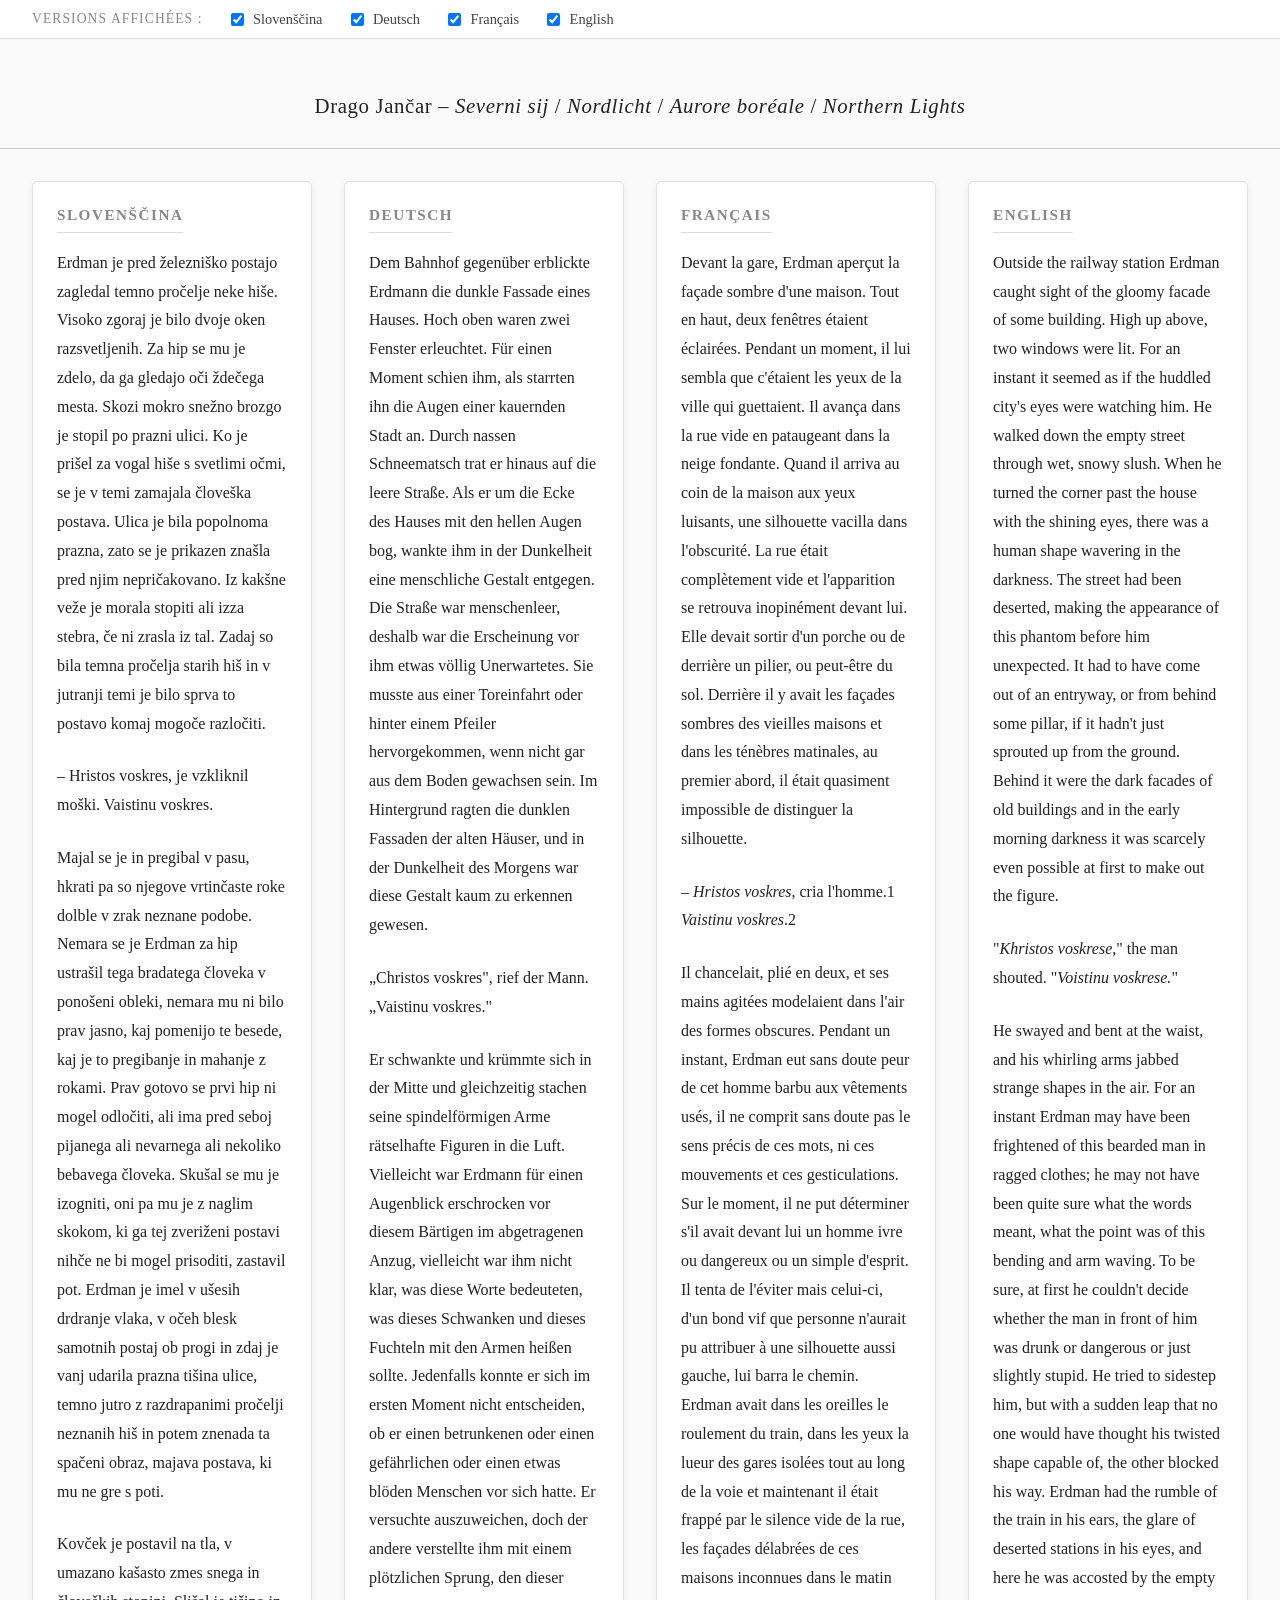
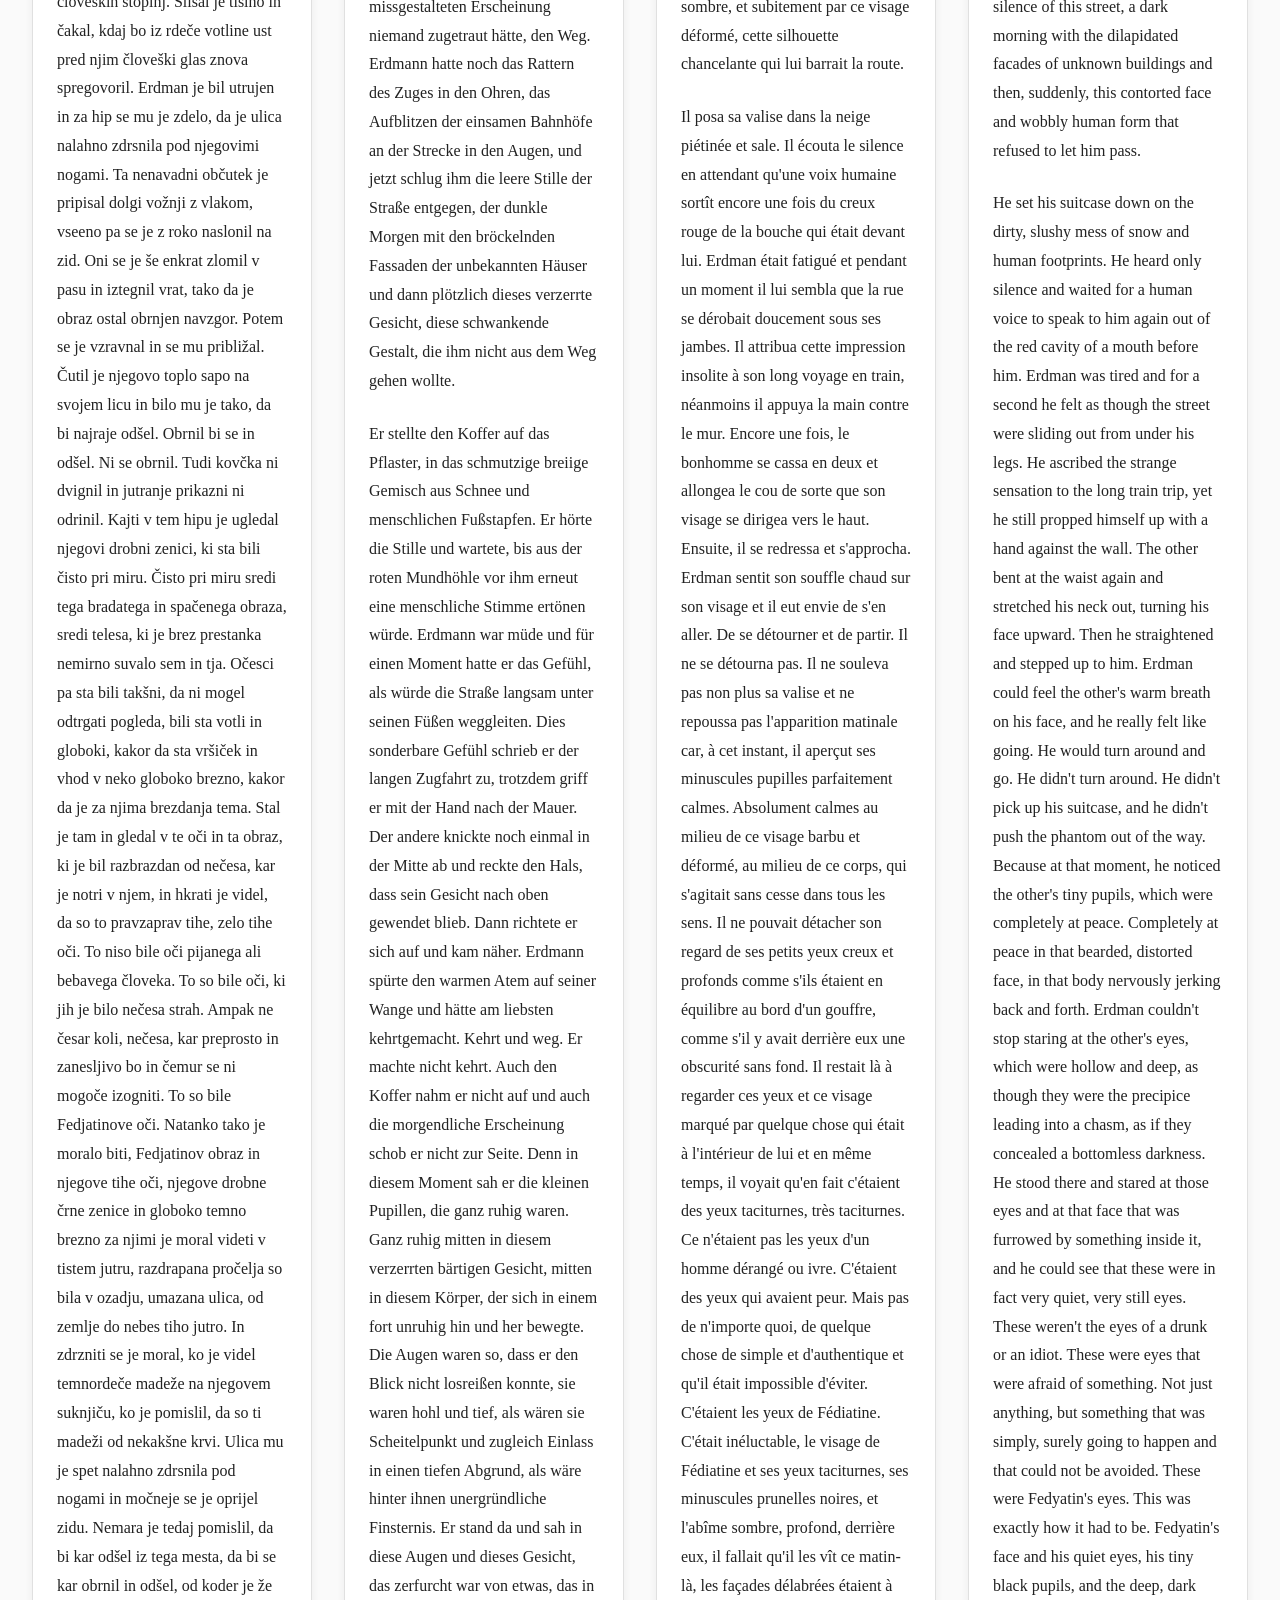
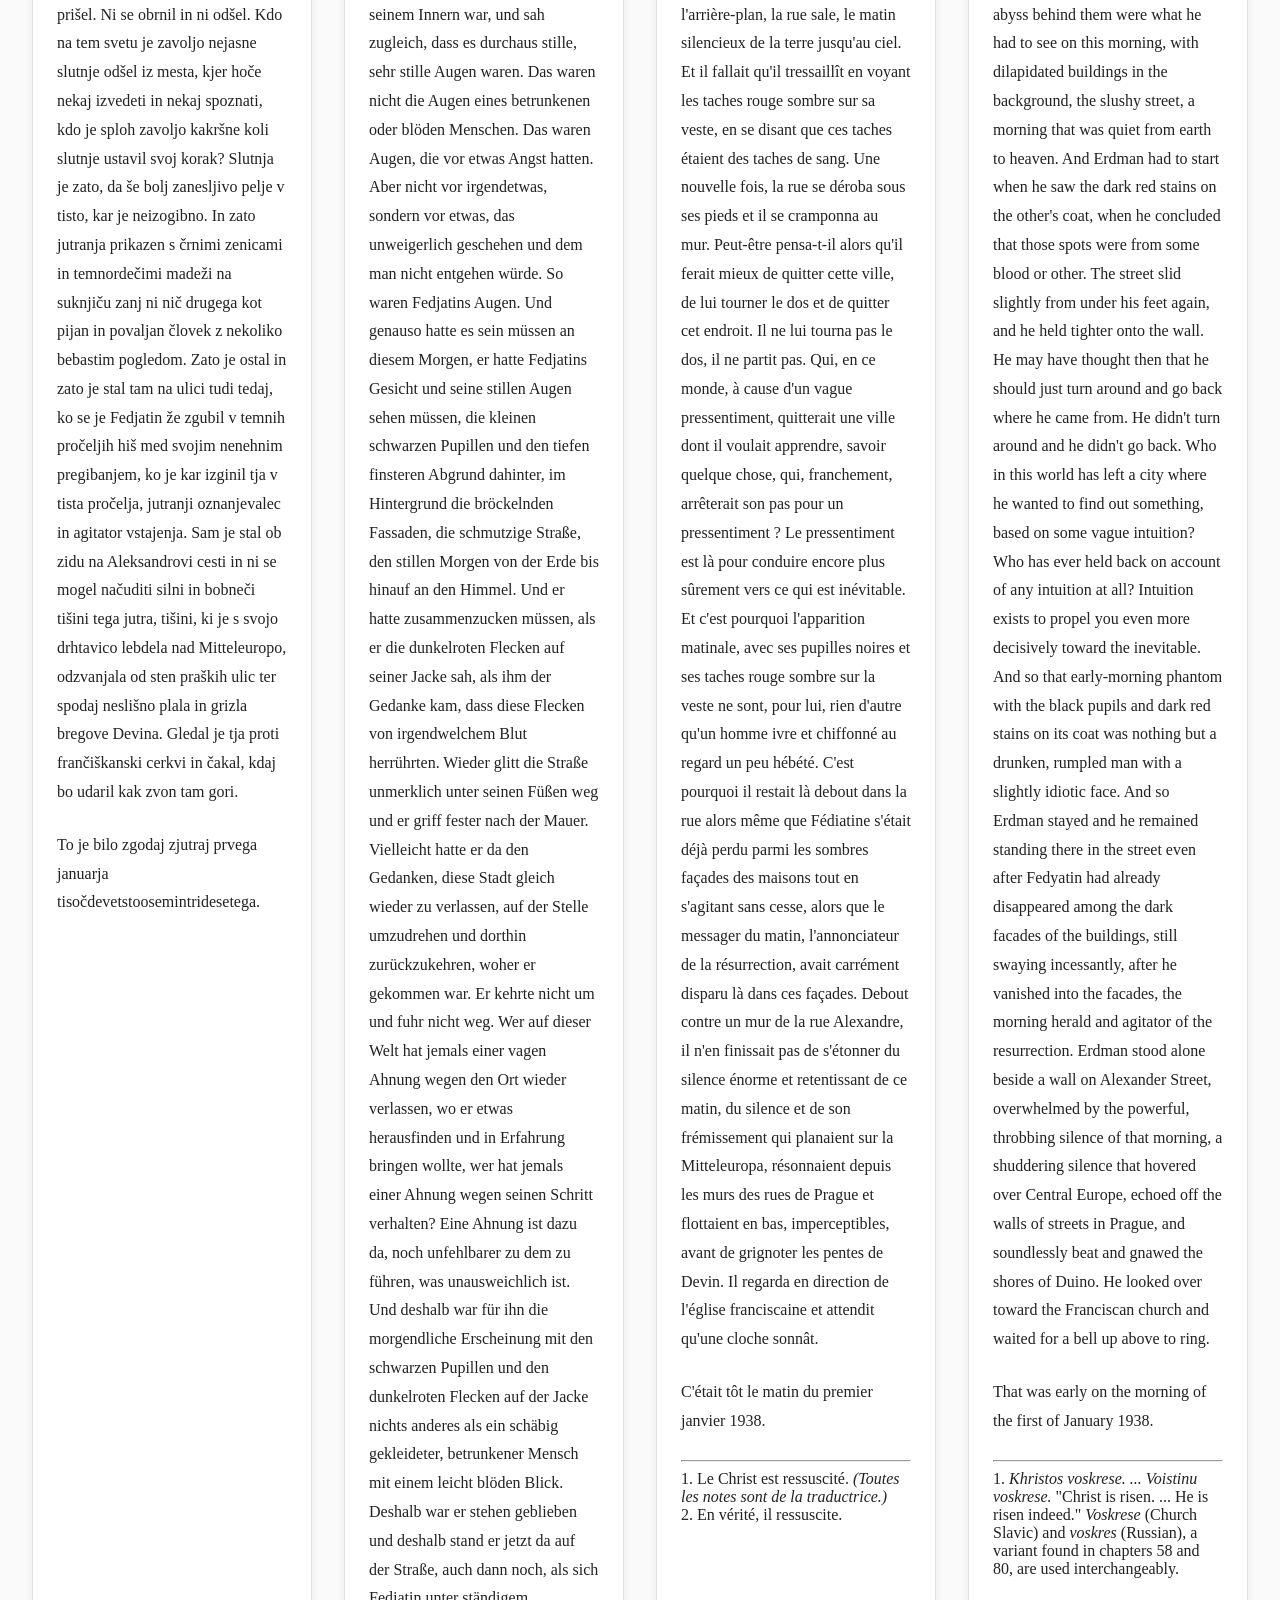
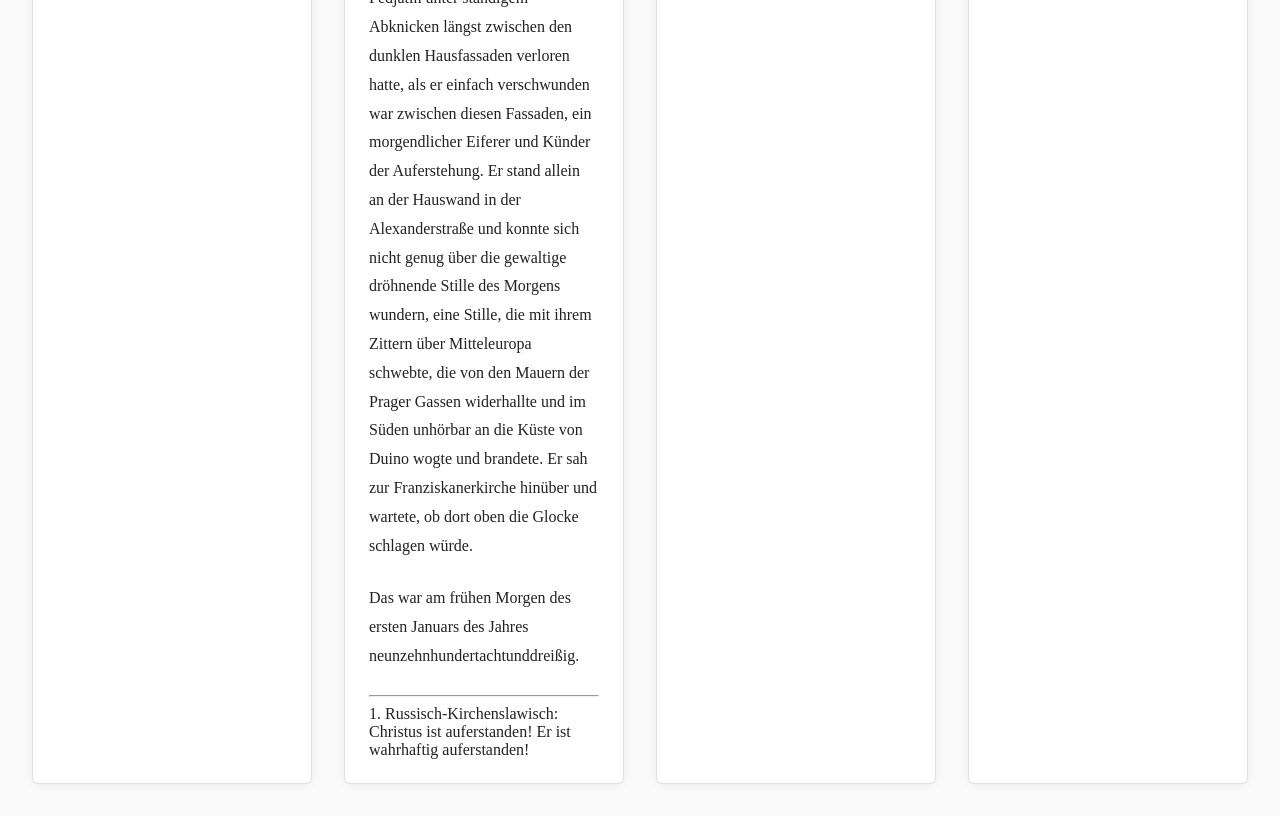
==== index.html @ 39887974 "Ajout des versions allemandes et anglaise, update README.md et identification de problèmes à régler" ====
<!DOCTYPE html>
<html lang="en">

<head> <!--Partie invisible (métadonnées de la page) -->
    <meta charset="UTF-8"> <!-- = unicode -->
    <title>Drago Jančar – Severni sij</title>
    <link rel="stylesheet" href="css/layout.css"> <!--lien vers mon fichier css-->
</head>

<body> <!--partie visible à l'écran-->

    <!-- PANNEAU DE CONTRÔLE -->
    <div id="control-panel">
        <span id="control-label">Versions affichées :</span>
        <label>
            <input type="checkbox" id="check-sl" checked> Slovenščina
        </label>
        <label>
            <input type="checkbox" id="check-de" checked> Deutsch
        </label>
        <label>
            <input type="checkbox" id="check-fr" checked> Français
        </label>
        <label>
            <input type="checkbox" id="check-en" checked> English
        </label>
    </div>

    <header> <!--titre général-->
        <h1>Drago Jančar – <em>Severni sij</em> / <em>Nordlicht</em> / <em>Aurore boréale</em> / <em>Northern
                Lights</em></h1>
    </header>

    <main id="edition">

        <div class="column" id="column-sl">
            <div class="card-header">
                <h2>Slovenščina</h2>
                <!--- <button class="close-btn" data-target="column-sl" data-check="check-sl">✕</button>  ========== close button pour fermer le panneau MAIS superflu -->
            </div>
            <div class="text-content" id="text-sl"></div>
        </div>

        <div class="column" id="column-de">
            <div class="card-header">
                <h2>Deutsch</h2>
                <!--- <button class="close-btn" data-target="column-de" data-check="check-de">✕</button>  ========== close button pour fermer le panneau MAIS superflu -->
            </div>
            <div class="text-content" id="text-de"></div>
        </div>

        <div class="column" id="column-fr">
            <div class="card-header">
                <h2>Français</h2>
                <!--- <button class="close-btn" data-target="column-fr" data-check="check-fr">✕</button> --->
            </div>
            <div class="text-content" id="text-fr"></div>
        </div>

        <div class="column" id="column-en">
            <div class="card-header">
                <h2>English</h2>
                <!--- <button class="close-btn" data-target="column-en" data-check="check-en">✕</button>  ========== close button pour fermer le panneau MAIS superflu -->
            </div>
            <div class="text-content" id="text-en"></div>
        </div>

        <!--- Ancienne version avec colonnes (remplacée par les cartes, avec le bouton X pour les masquer)
        
        <div class="column" id="column-sl">
            <h2>Slovenščina</h2>
            <div class="text-content" id="text-sl"></div>
        </div>

        <div class="column" id="column-fr">
            <h2>Français</h2>
            <div class="text-content" id="text-fr"></div>
        </div> --->

    </main>

    <script src="scripts/parser.js"></script>
    <script src="scripts/main.js"></script>
    <!--exécution des script APRES lecture du squelette HTML-->

</body>

</html>
---- css/layout.css ----
/* ========== GÉNÉRAL ========== */

body {
    margin: 0;
    padding: 0;
    font-family: Georgia, serif;
    font-size: 16px;
    color: #222;
    background-color: #fafafa;
}

header {
    text-align: center;
    padding: 2rem 1rem 1rem;
    margin-top: 3rem;
    border-bottom: 1px solid #ccc;
}

header h1 {
    font-size: 1.3rem;
    font-weight: normal;
    letter-spacing: 0.03em;
}

/* ========== PANNEAU DE CONTRÔLE ========== */

#control-panel {
  position: fixed;
  top: 0;
  left: 0;
  right: 0;
  z-index: 100;
  background-color: #ffffff;
  border-bottom: 1px solid #ddd;
  padding: 0.6rem 2rem;
  display: flex;
  flex-direction: row;
  align-items: center;
  gap: 1.5rem;
}

#control-label {
  font-size: 0.85rem;
  color: #888;
  text-transform: uppercase;
  letter-spacing: 0.08em;
}

#control-panel label {
  font-size: 0.9rem;
  color: #444;
  cursor: pointer;
  display: flex;
  align-items: center;
  gap: 0.4rem;
}



/* ========== MISE EN PAGE DES COLONNES AFFICHEES ========== */

#edition {
    display: flex;
    flex-direction: row;
    gap: 2rem;
    padding: 2rem;
    max-width: 1400px;
    margin: 0 auto;
}

.column {
    flex: 1;
    min-width: 0;
}

.column h2 {
    font-size: 0.95rem;
    text-transform: uppercase;
    letter-spacing: 0.1em;
    color: #888;
    margin-bottom: 1.5rem;
    padding-bottom: 0.5rem;
    border-bottom: 1px solid #ddd;
}


/* ========== COLONNE MASQUÉE ========== */

.column.hidden {
  display: none;
}

/* ========== CARTES (ENRICHISSEMENT DES COLONNES) ========== */

.column {
  background-color: #ffffff;
  border: 1px solid #e0e0e0;
  border-radius: 6px;
  box-shadow: 0 2px 8px rgba(0, 0, 0, 0.06);
  padding: 1.5rem;
}

.card-header {
  display: flex;
  flex-direction: row;
  align-items: center;
  justify-content: space-between;
  margin-bottom: 1rem;
}

.card-header h2 {
  margin: 0;
}


/* ========== TEXTE ========== */

.paragraph {
    margin-bottom: 1.5rem;
}

.segment {
    display: inline;
    line-height: 1.8;
}

/* ========== SYNCHRONISATION ========== */

.segment.highlight {
  background-color: #ffe599;
  border-radius: 3px;
  cursor: pointer;
}

.segment:hover {
  background-color: #f0f0f0;
  border-radius: 3px;
  cursor: pointer;
}

/* ========== NOTES DE BAS DE PAGE 
.notes-section {
  margin-top: 2rem;
}

.notes-section hr {
  border: none;
  border-top: 1px solid #ddd;
  margin-bottom: 1rem;
}

.footnote {
  font-size: 0.85rem;
  color: #555;
  line-height: 1.6;
  margin-bottom: 0.5rem;
}

.note-number {
  font-weight: bold;
}

.note-call {
  font-size: 0.75rem;
  vertical-align: super;
  color: #888;
  margin-left: 1px;
  cursor: default;
} ========== */


/* ========== BOUTON FERMER (SUPERFLU AVEC LE PANNEAU DE CONTRÔLE) 

.close-btn {
  background: none;
  border: none;
  color: #aaa;
  font-size: 1rem;
  cursor: pointer;
  padding: 0.2rem 0.4rem;
  border-radius: 4px;
  line-height: 1;
}

.close-btn:hover {
  background-color: #f0f0f0;
  color: #555;
}
========== */
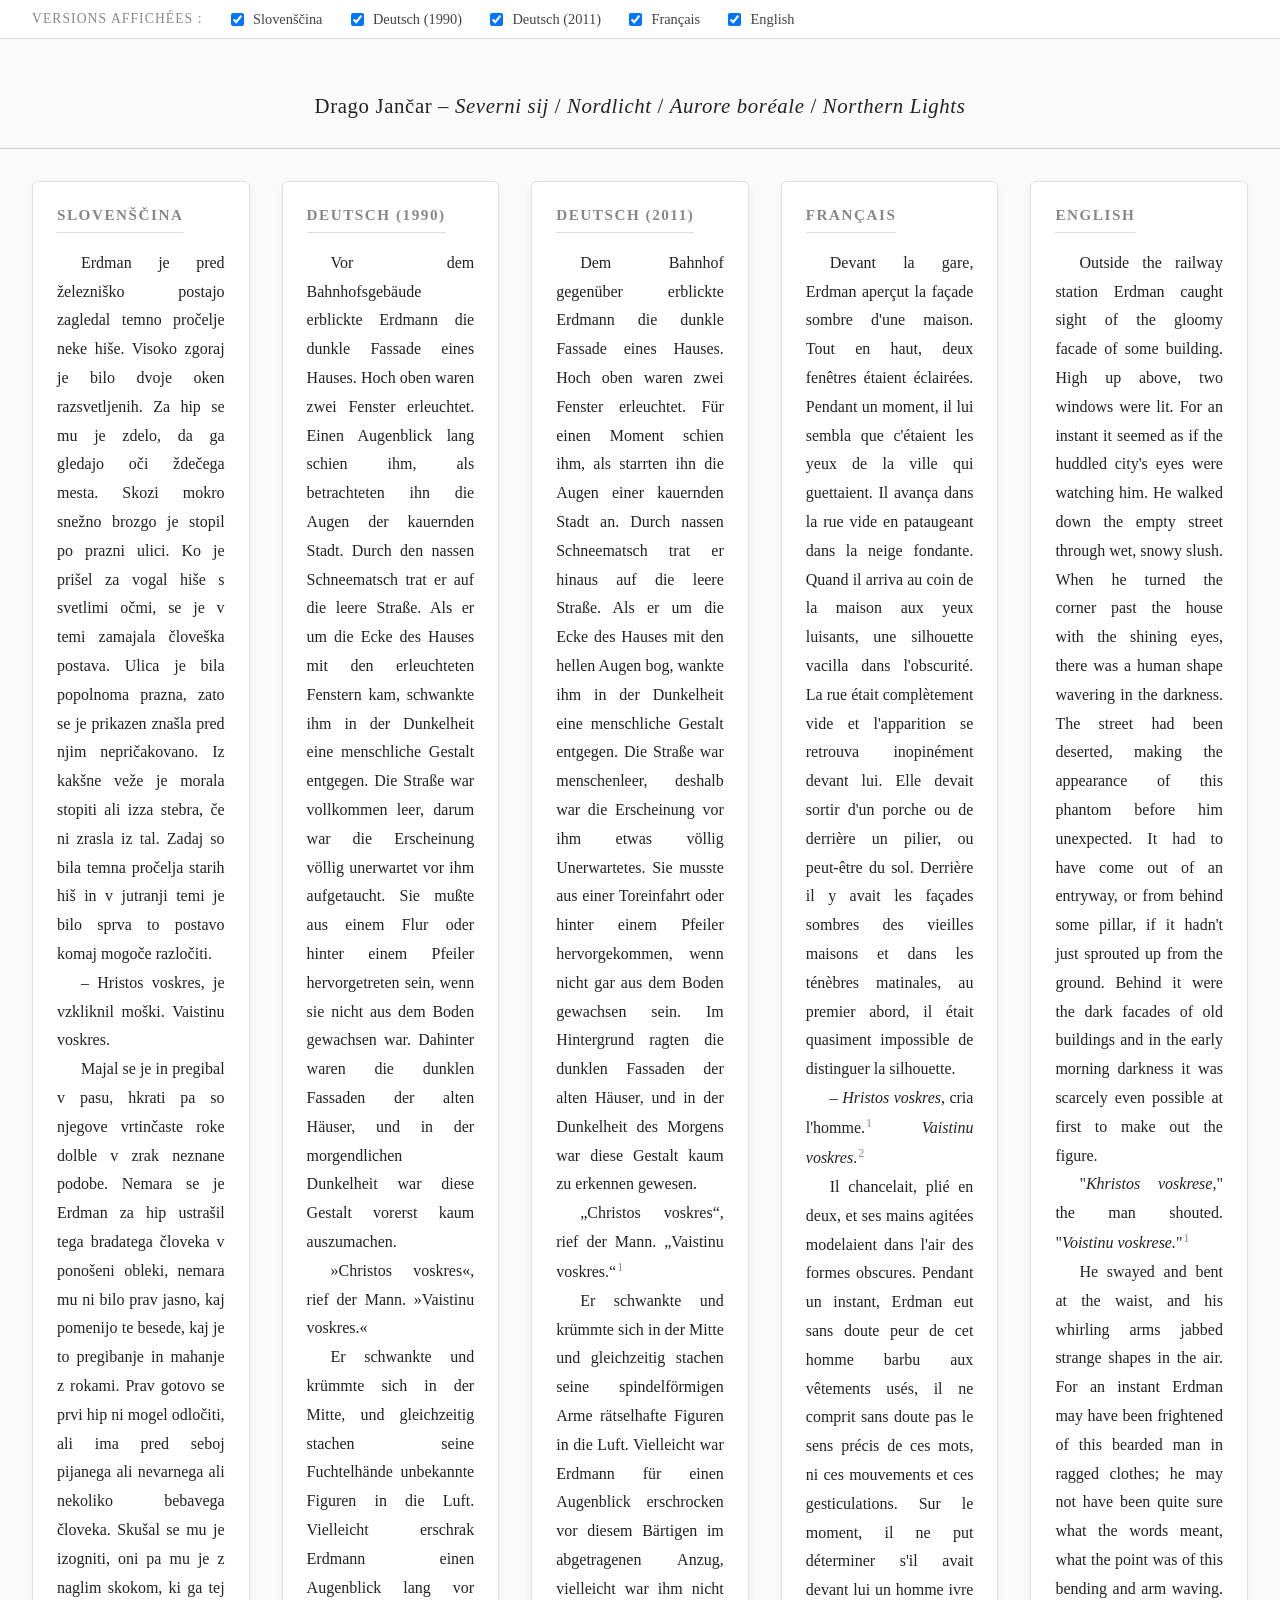
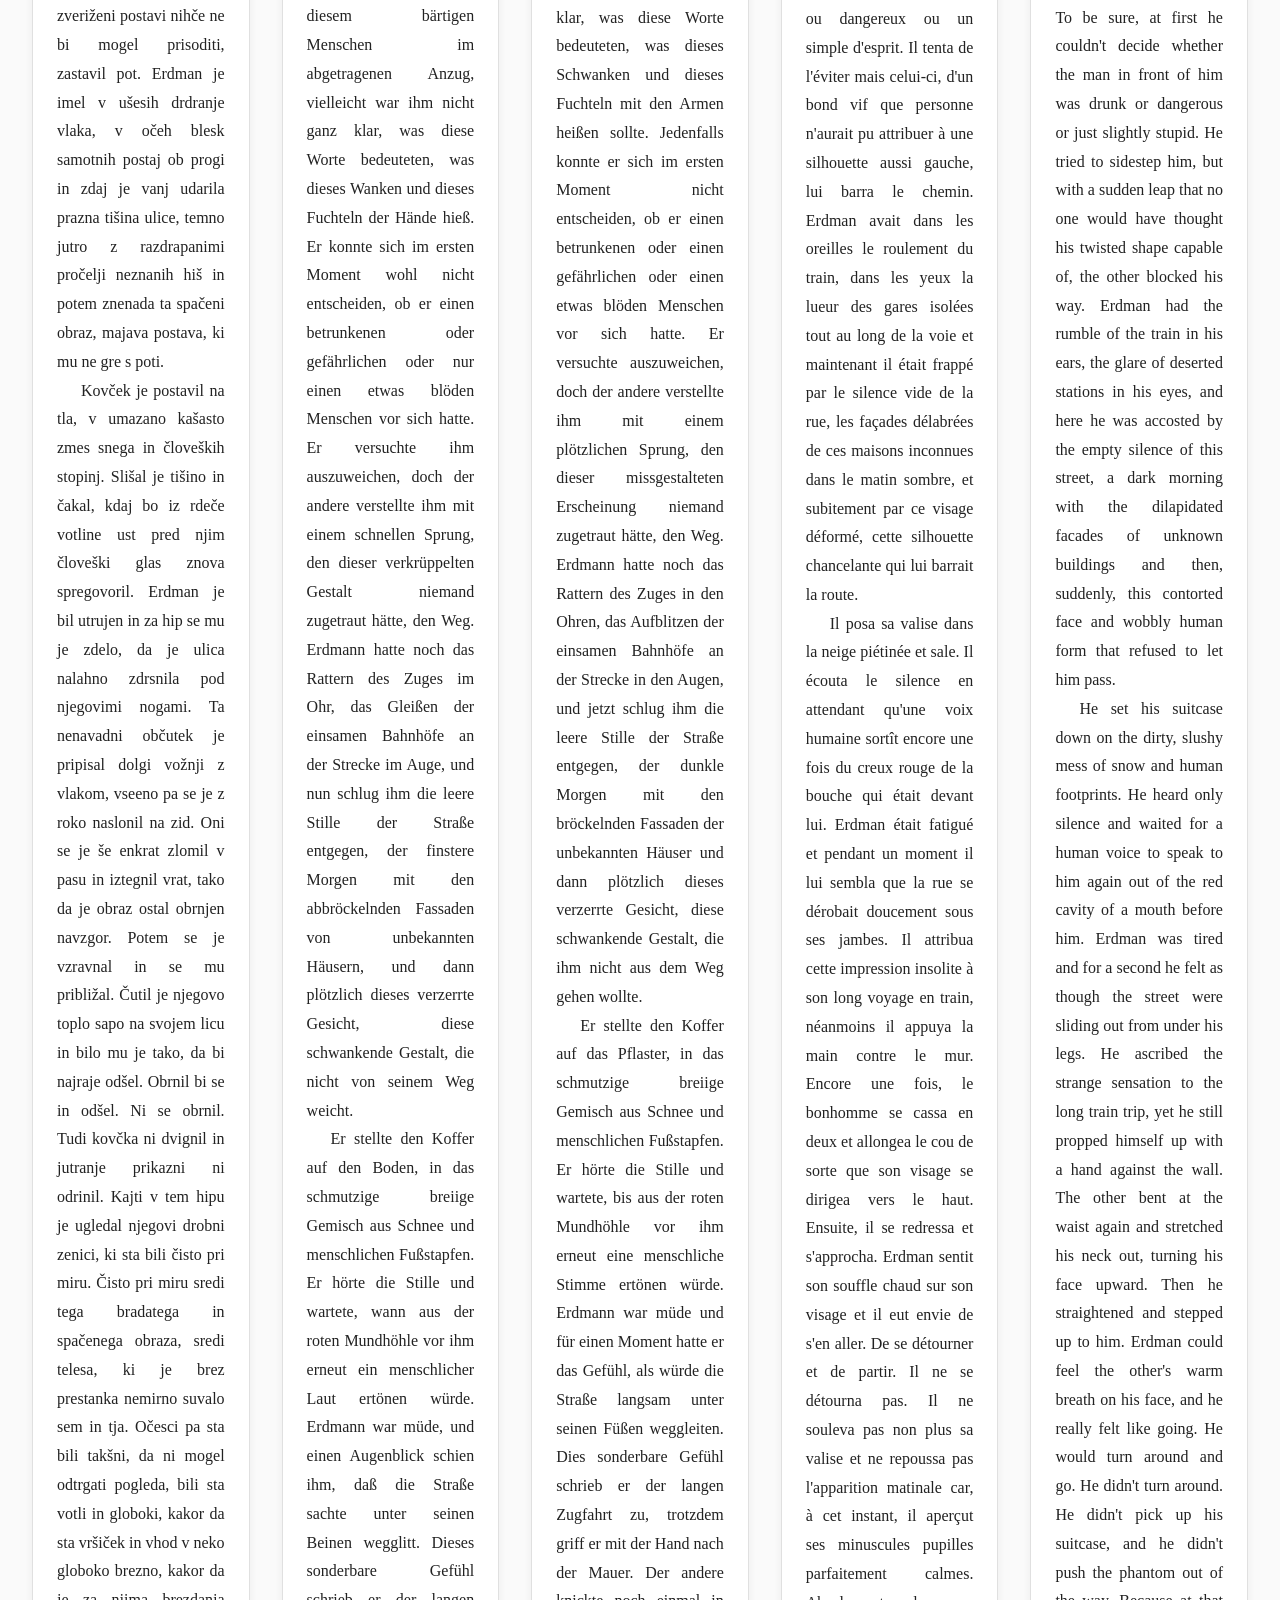
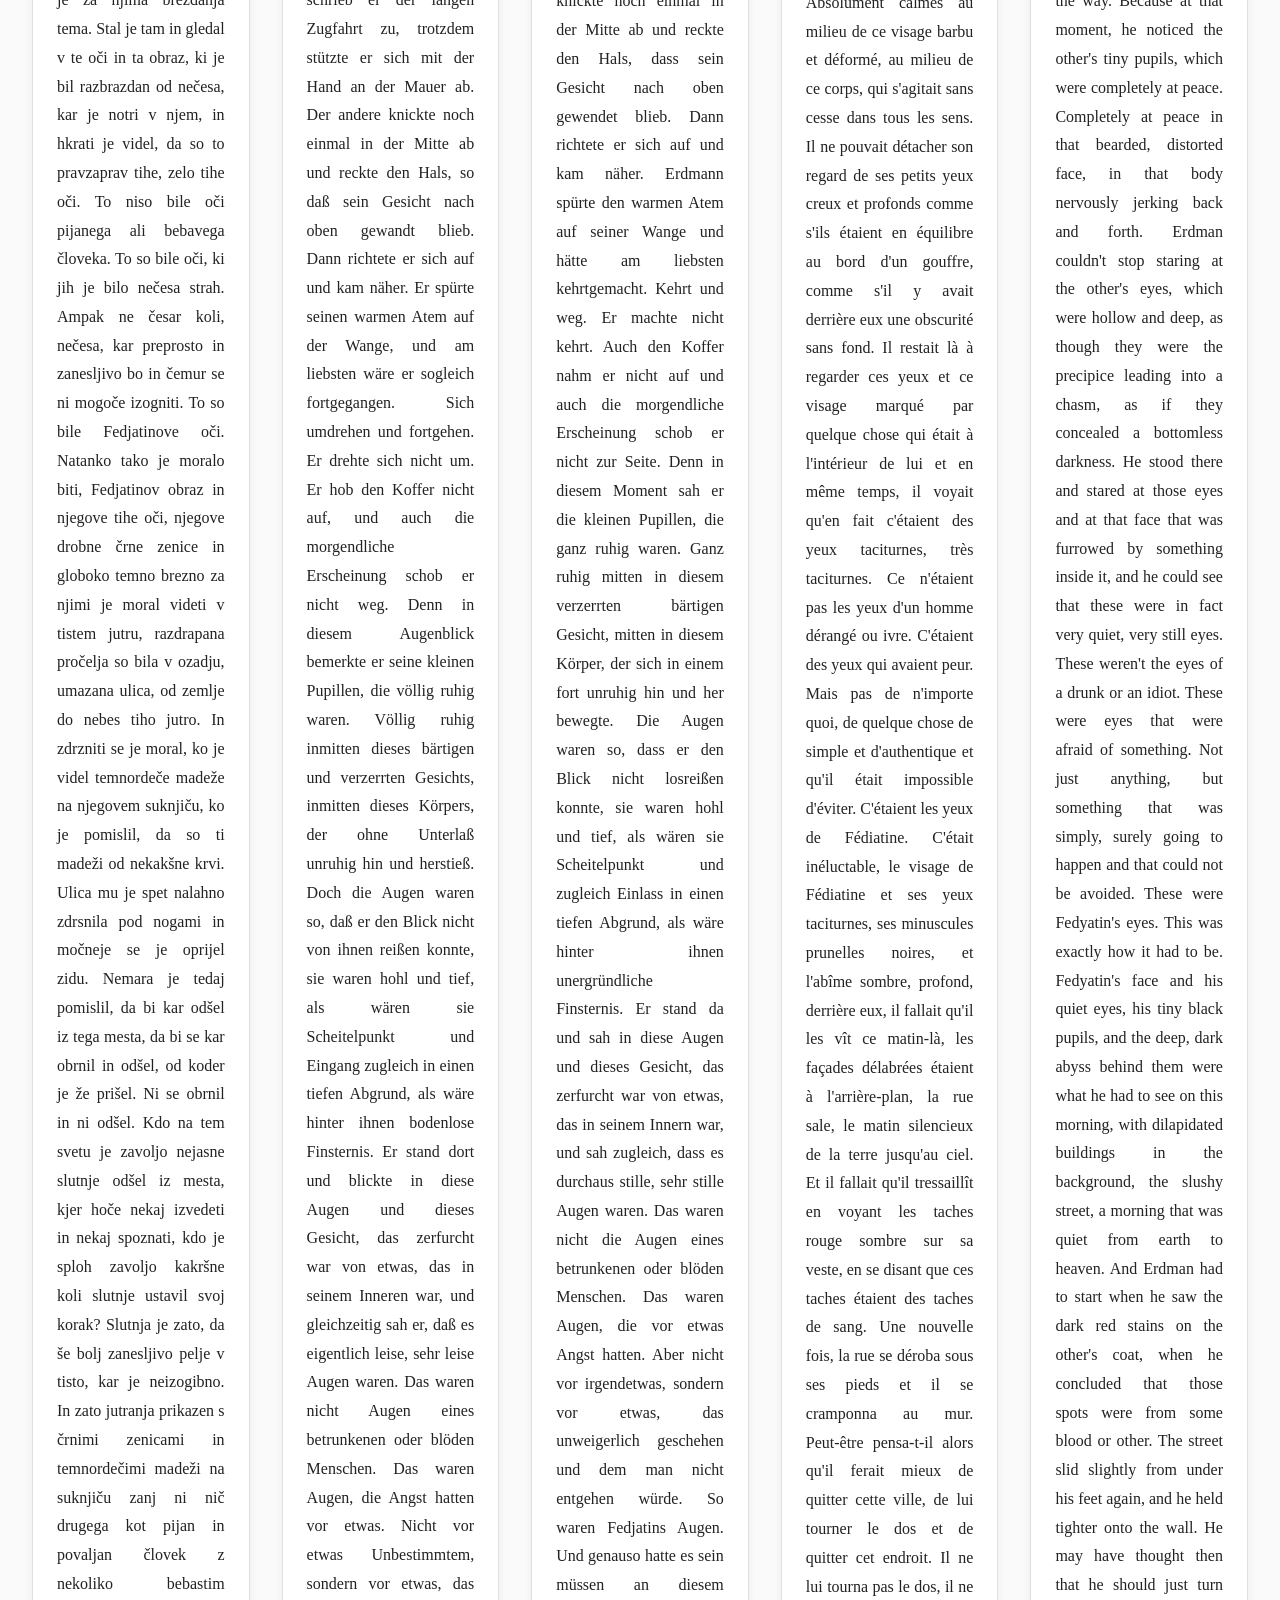
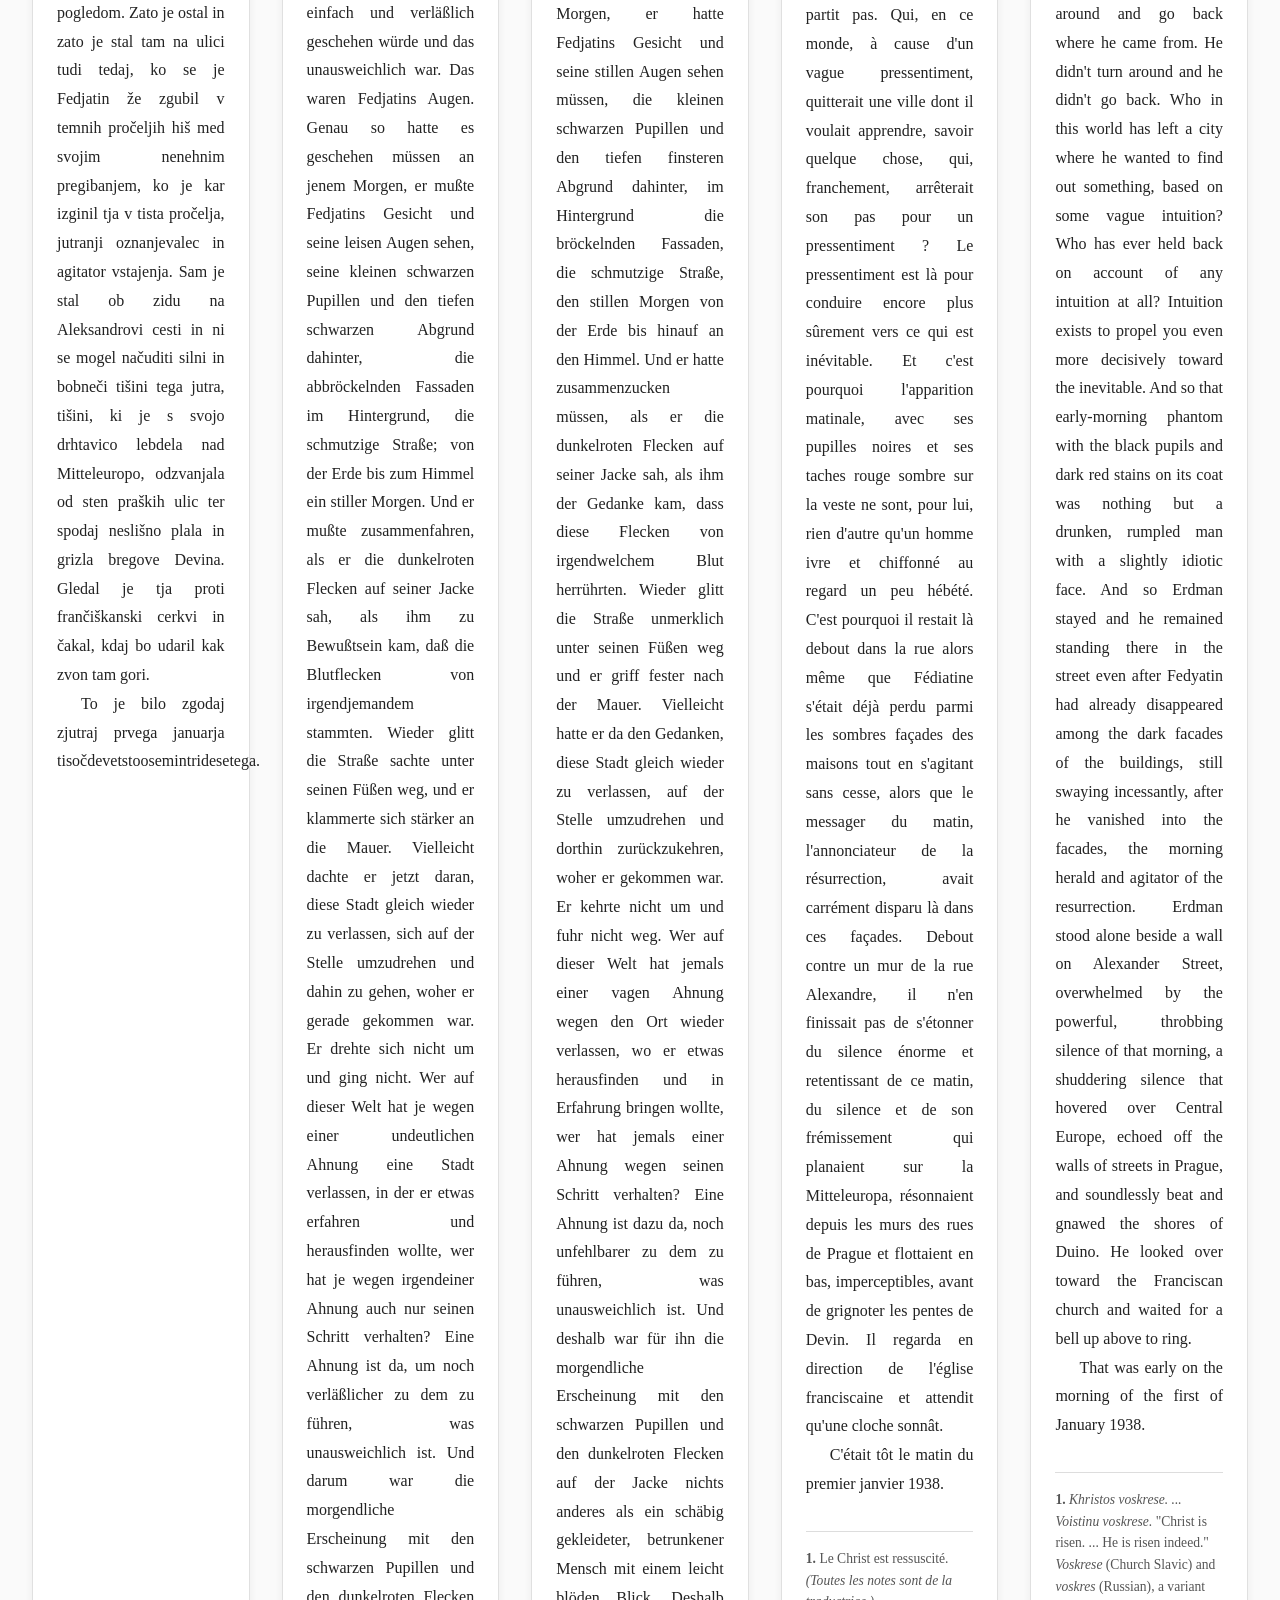
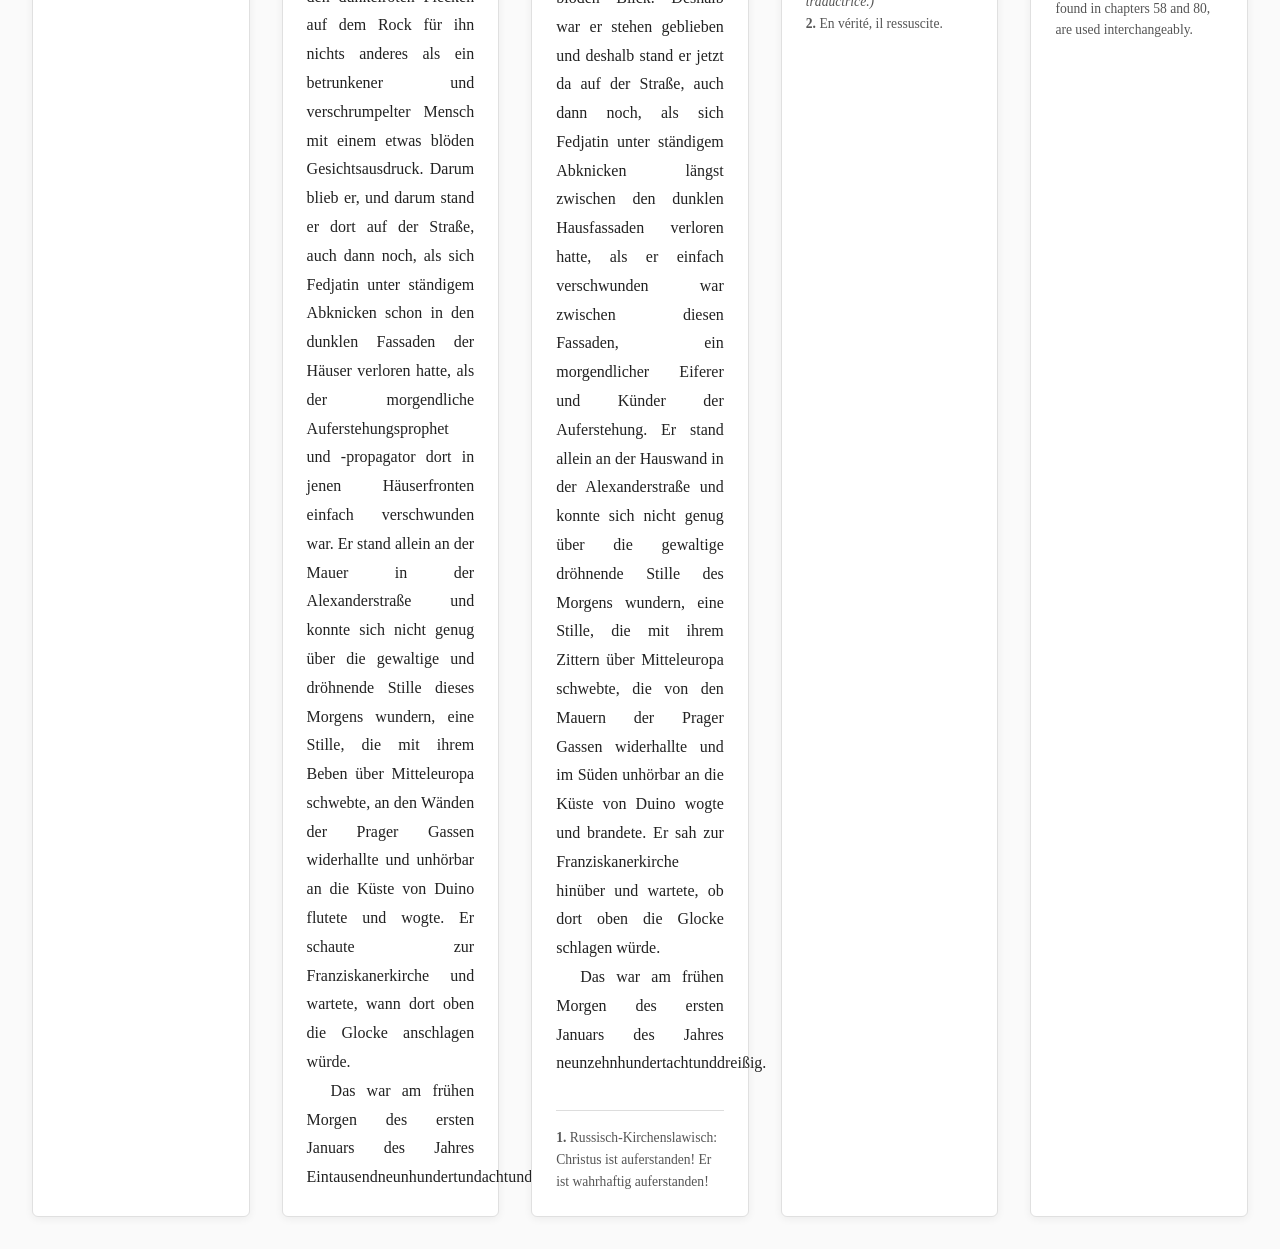
==== commit 18870eb4: "Ajout DE_1990, correction alignement, incrément, espace après §, césure conditionnelle, update READM" ====
--- a/index.html
+++ b/index.html
@@ -16,7 +16,10 @@
             <input type="checkbox" id="check-sl" checked> Slovenščina
         </label>
         <label>
-            <input type="checkbox" id="check-de" checked> Deutsch
+            <input type="checkbox" id="check-de-1990" checked> Deutsch (1990)
+        </label>
+        <label>
+            <input type="checkbox" id="check-de-2011" checked> Deutsch (2011)
         </label>
         <label>
             <input type="checkbox" id="check-fr" checked> Français
@@ -41,12 +44,20 @@
             <div class="text-content" id="text-sl"></div>
         </div>
 
-        <div class="column" id="column-de">
+        <div class="column" id="column-de-1990">
             <div class="card-header">
-                <h2>Deutsch</h2>
+                <h2>Deutsch (1990)</h2>
                 <!--- <button class="close-btn" data-target="column-de" data-check="check-de">✕</button>  ========== close button pour fermer le panneau MAIS superflu -->
             </div>
-            <div class="text-content" id="text-de"></div>
+            <div class="text-content" id="text-de-1990"></div>
+        </div>
+        
+        <div class="column" id="column-de-2011">
+            <div class="card-header">
+                <h2>Deutsch (2011)</h2>
+                <!--- <button class="close-btn" data-target="column-de" data-check="check-de">✕</button>  ========== close button pour fermer le panneau MAIS superflu -->
+            </div>
+            <div class="text-content" id="text-de-2011"></div>
         </div>
 
         <div class="column" id="column-fr">
--- a/css/layout.css
+++ b/css/layout.css
@@ -116,12 +116,16 @@
 /* ========== TEXTE ========== */
 
 .paragraph {
-    margin-bottom: 1.5rem;
+   /* ========== margin-bottom: 1 rem;========== */
+    text-align: justify;
+    text-indent: 1.5em;
+
 }
 
 .segment {
     display: inline;
     line-height: 1.8;
+    hyphens: auto;
 }
 
 /* ========== SYNCHRONISATION ========== */
@@ -138,7 +142,7 @@
   cursor: pointer;
 }
 
-/* ========== NOTES DE BAS DE PAGE 
+/* ========== NOTES DE BAS DE PAGE ========== */
 .notes-section {
   margin-top: 2rem;
 }
@@ -166,7 +170,7 @@
   color: #888;
   margin-left: 1px;
   cursor: default;
-} ========== */
+} 
 
 
 /* ========== BOUTON FERMER (SUPERFLU AVEC LE PANNEAU DE CONTRÔLE) 
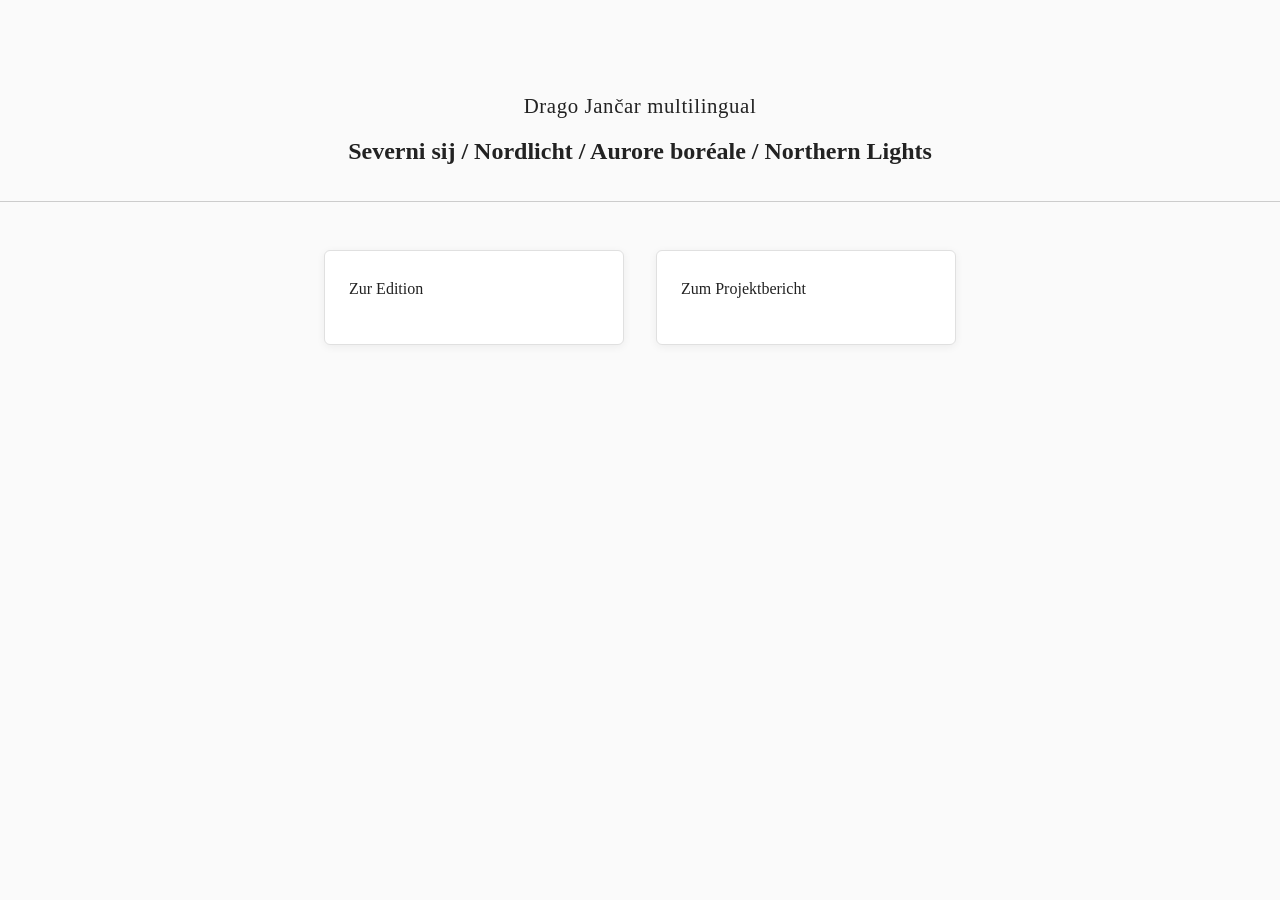
==== commit 2f0677ba: "Neuer Meta-Titel, suppression des fichiers inutiles, création de nouveaux fichiers css, création de " ====
--- a/index.html
+++ b/index.html
@@ -3,96 +3,32 @@
 
 <head> <!--Partie invisible (métadonnées de la page) -->
     <meta charset="UTF-8"> <!-- = unicode -->
-    <title>Drago Jančar – Severni sij</title>
-    <link rel="stylesheet" href="css/layout.css"> <!--lien vers mon fichier css-->
+    <title>Drago Jančar multilingual – Willkommen</title>
+    <link rel="stylesheet" href="css/home.css"> <!--lien vers mon fichier css-->
 </head>
 
-<body> <!--partie visible à l'écran-->
-
-    <!-- PANNEAU DE CONTRÔLE -->
-    <div id="control-panel">
-        <span id="control-label">Versions affichées :</span>
-        <label>
-            <input type="checkbox" id="check-sl" checked> Slovenščina
-        </label>
-        <label>
-            <input type="checkbox" id="check-de-1990" checked> Deutsch (1990)
-        </label>
-        <label>
-            <input type="checkbox" id="check-de-2011" checked> Deutsch (2011)
-        </label>
-        <label>
-            <input type="checkbox" id="check-fr" checked> Français
-        </label>
-        <label>
-            <input type="checkbox" id="check-en" checked> English
-        </label>
-    </div>
+<body>
 
     <header> <!--titre général-->
-        <h1>Drago Jančar – <em>Severni sij</em> / <em>Nordlicht</em> / <em>Aurore boréale</em> / <em>Northern
-                Lights</em></h1>
+        <h1>Drago Jančar multilingual</h1>
+        <h2>Severni sij / Nordlicht / Aurore boréale / Northern Lights</h2>
     </header>
 
-    <main id="edition">
+    <main class="page-content">
 
-        <div class="column" id="column-sl">
-            <div class="card-header">
-                <h2>Slovenščina</h2>
-                <!--- <button class="close-btn" data-target="column-sl" data-check="check-sl">✕</button>  ========== close button pour fermer le panneau MAIS superflu -->
+        <nav id="home-nav">
+            <div class="nav-card">
+                <h2><a href="pages/edition.html">Zur Edition</a></h2>
+                <p> </p> <!-- espace pour une brève description optionnelle-->
             </div>
-            <div class="text-content" id="text-sl"></div>
-        </div>
 
-        <div class="column" id="column-de-1990">
-            <div class="card-header">
-                <h2>Deutsch (1990)</h2>
-                <!--- <button class="close-btn" data-target="column-de" data-check="check-de">✕</button>  ========== close button pour fermer le panneau MAIS superflu -->
+            <div class="nav-card">
+                <h2><a href="pages/report.html">Zum Projektbericht</a></h2>
+                <p> </p> <!-- espace pour une brève description optionnelle-->
             </div>
-            <div class="text-content" id="text-de-1990"></div>
-        </div>
-        
-        <div class="column" id="column-de-2011">
-            <div class="card-header">
-                <h2>Deutsch (2011)</h2>
-                <!--- <button class="close-btn" data-target="column-de" data-check="check-de">✕</button>  ========== close button pour fermer le panneau MAIS superflu -->
-            </div>
-            <div class="text-content" id="text-de-2011"></div>
-        </div>
-
-        <div class="column" id="column-fr">
-            <div class="card-header">
-                <h2>Français</h2>
-                <!--- <button class="close-btn" data-target="column-fr" data-check="check-fr">✕</button> --->
-            </div>
-            <div class="text-content" id="text-fr"></div>
-        </div>
-
-        <div class="column" id="column-en">
-            <div class="card-header">
-                <h2>English</h2>
-                <!--- <button class="close-btn" data-target="column-en" data-check="check-en">✕</button>  ========== close button pour fermer le panneau MAIS superflu -->
-            </div>
-            <div class="text-content" id="text-en"></div>
-        </div>
-
-        <!--- Ancienne version avec colonnes (remplacée par les cartes, avec le bouton X pour les masquer)
-        
-        <div class="column" id="column-sl">
-            <h2>Slovenščina</h2>
-            <div class="text-content" id="text-sl"></div>
-        </div>
-
-        <div class="column" id="column-fr">
-            <h2>Français</h2>
-            <div class="text-content" id="text-fr"></div>
-        </div> --->
+        </nav>
 
     </main>
-
-    <script src="scripts/parser.js"></script>
-    <script src="scripts/main.js"></script>
-    <!--exécution des script APRES lecture du squelette HTML-->
 
 </body>
 
--- a/css/home.css
+++ b/css/home.css
@@ -0,0 +1,65 @@
+/* ========== GÉNÉRAL ========== */
+
+body {
+    margin: 0;
+    padding: 0;
+    font-family: Georgia, serif;
+    font-size: 16px;
+    color: #222;
+    background-color: #fafafa;
+}
+
+header {
+    text-align: center;
+    padding: 2rem 1rem 1rem;
+    margin-top: 3rem;
+    border-bottom: 1px solid #ccc;
+}
+
+header h1 {
+    font-size: 1.3rem;
+    font-weight: normal;
+    letter-spacing: 0.03em;
+}
+
+.page-content {
+  max-width: 700px;
+  margin: 2rem auto;
+  padding: 0 1rem;
+  line-height: 1.8;
+  color: #444;
+}
+
+/* ========== NAVIGATION ========== */
+
+#home-nav {
+  display: flex;
+  flex-direction: row;
+  justify-content: center;
+  gap: 2rem;
+  margin: 3rem 2rem;
+}
+
+.nav-card {
+  width: 250px;
+  padding: 1.5rem;
+  background-color: #ffffff;
+  border: 1px solid #e0e0e0;
+  border-radius: 6px;
+  box-shadow: 0 2px 8px rgba(0, 0, 0, 0.06);
+}
+
+.nav-card h2 {
+  font-size: 1rem;
+  font-weight: normal;
+  margin: 0 0 0.5rem 0;
+}
+
+.nav-card a {
+  text-decoration: none;
+  color: #222;
+}
+
+.nav-card a:hover {
+  text-decoration: underline;
+}
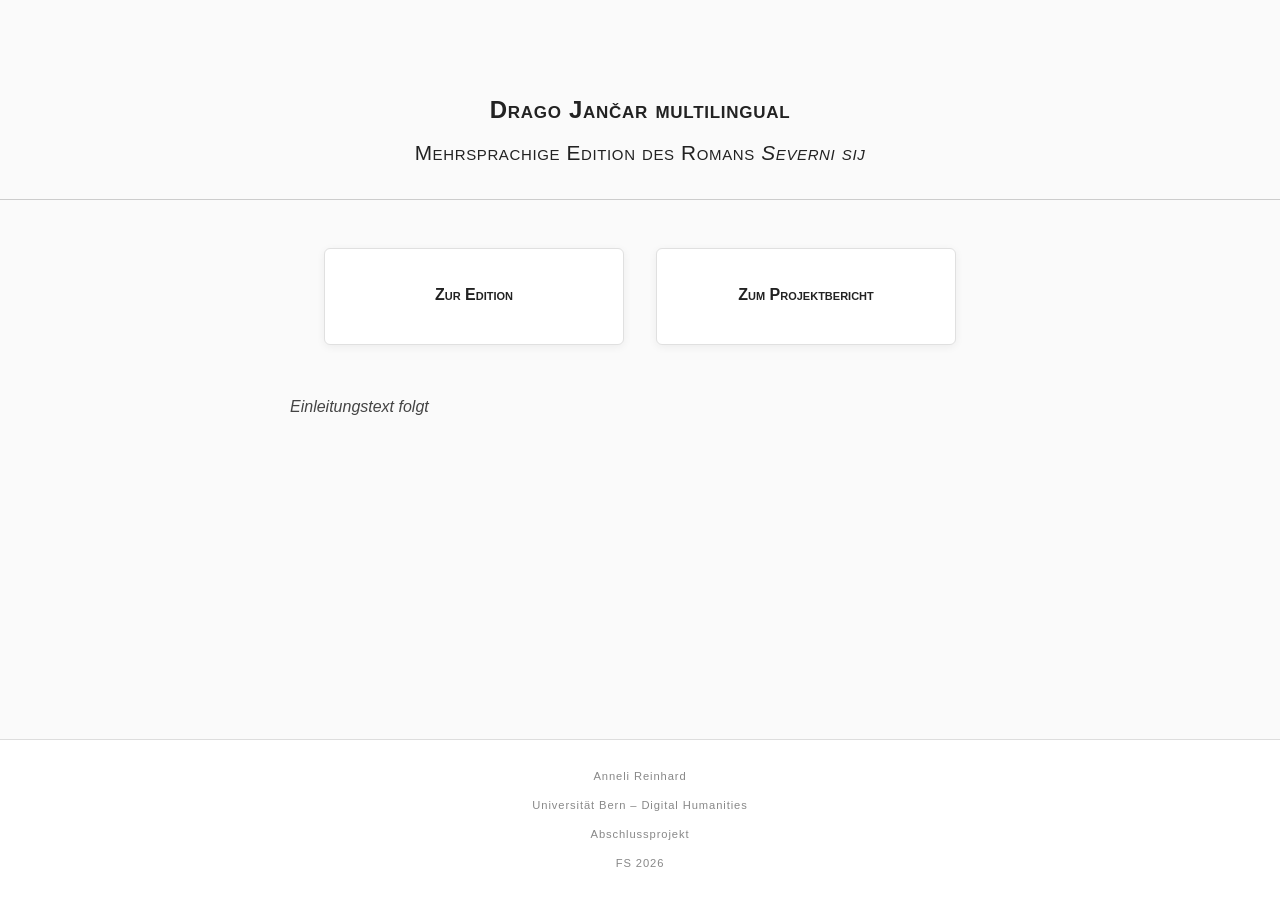
==== commit bf158949: "layout modification, footer added" ====
--- a/index.html
+++ b/index.html
@@ -11,10 +11,10 @@
 
     <header> <!--titre général-->
         <h1>Drago Jančar multilingual</h1>
-        <h2>Severni sij / Nordlicht / Aurore boréale / Northern Lights</h2>
+        <h2>Mehrsprachige Edition des Romans <em>Severni sij</em></h2>
     </header>
 
-    <main class="page-content">
+    <main>
 
         <nav id="home-nav">
             <div class="nav-card">
@@ -27,8 +27,17 @@
                 <p> </p> <!-- espace pour une brève description optionnelle-->
             </div>
         </nav>
+        <div class="page-content">
+            <p> <em>Einleitungstext folgt</em></p>
+        </div>
+    </main>
 
-    </main>
+    <footer>
+        <p>Anneli Reinhard</p>
+        <p>Universität Bern – Digital Humanities</p>
+        <p>Abschlussprojekt</p>
+        <p>FS 2026</p>
+    </footer>
 
 </body>
 
--- a/css/home.css
+++ b/css/home.css
@@ -3,10 +3,17 @@
 body {
     margin: 0;
     padding: 0;
-    font-family: Georgia, serif;
+    font-family: Arial, Helvetica, sans-serif;
     font-size: 16px;
     color: #222;
     background-color: #fafafa;
+    min-height: 100vh;
+    display: flex;
+    flex-direction: column;
+}
+
+main {
+  flex: 1;
 }
 
 header {
@@ -17,8 +24,16 @@
 }
 
 header h1 {
+    font-size: 1.5rem;
+    font-weight: bold;
+    font-variant: small-caps;
+    letter-spacing: 0.03em;
+}
+
+header h2 {
     font-size: 1.3rem;
     font-weight: normal;
+    font-variant: small-caps;
     letter-spacing: 0.03em;
 }
 
@@ -51,8 +66,9 @@
 
 .nav-card h2 {
   font-size: 1rem;
-  font-weight: normal;
-  margin: 0 0 0.5rem 0;
+  font-weight: bold;
+  font-variant: small-caps;
+  text-align: center;
 }
 
 .nav-card a {
@@ -62,4 +78,18 @@
 
 .nav-card a:hover {
   text-decoration: underline;
+}
+
+/* ========== FOOTER  ========== */
+
+footer {
+  background-color: #ffffff;
+  text-align: center;
+  font-size: 0.7rem;
+  color: #888;
+  font-family: Arial, Helvetica, sans-serif;
+  letter-spacing: 0.08em;
+  line-height: 1.6;
+  border-top: 1px solid #ddd;
+  padding: 1rem 2rem;
 }
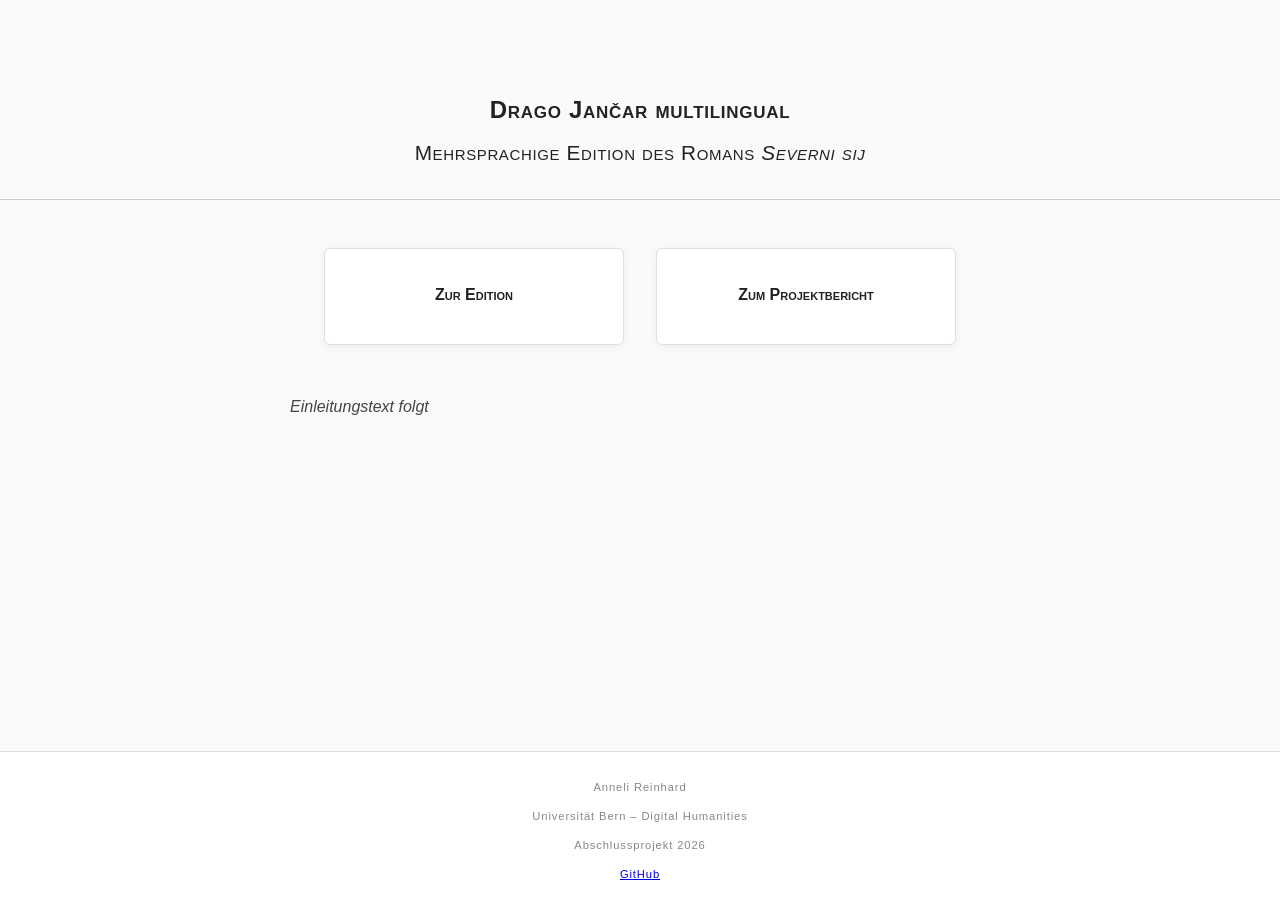
==== commit ac6c6071: "update edition.css (card width) + update footer (GitHub Link)" ====
--- a/index.html
+++ b/index.html
@@ -1,15 +1,15 @@
 <!DOCTYPE html>
-<html lang="en">
+<html lang="de">
 
-<head> <!--Partie invisible (métadonnées de la page) -->
-    <meta charset="UTF-8"> <!-- = unicode -->
+<head> 
+    <meta charset="UTF-8">
     <title>Drago Jančar multilingual – Willkommen</title>
-    <link rel="stylesheet" href="css/home.css"> <!--lien vers mon fichier css-->
+    <link rel="stylesheet" href="css/home.css">
 </head>
 
 <body>
 
-    <header> <!--titre général-->
+    <header>
         <h1>Drago Jančar multilingual</h1>
         <h2>Mehrsprachige Edition des Romans <em>Severni sij</em></h2>
     </header>
@@ -35,8 +35,8 @@
     <footer>
         <p>Anneli Reinhard</p>
         <p>Universität Bern – Digital Humanities</p>
-        <p>Abschlussprojekt</p>
-        <p>FS 2026</p>
+        <p>Abschlussprojekt 2026</p>
+        <a href="https://github.com/annelireinhard/abschlussprojekt-DH">GitHub</a>
     </footer>
 
 </body>
--- a/css/home.css
+++ b/css/home.css
@@ -1,4 +1,4 @@
-/* ========== GÉNÉRAL ========== */
+/* ========== GENERAL ========== */
 
 body {
     margin: 0;
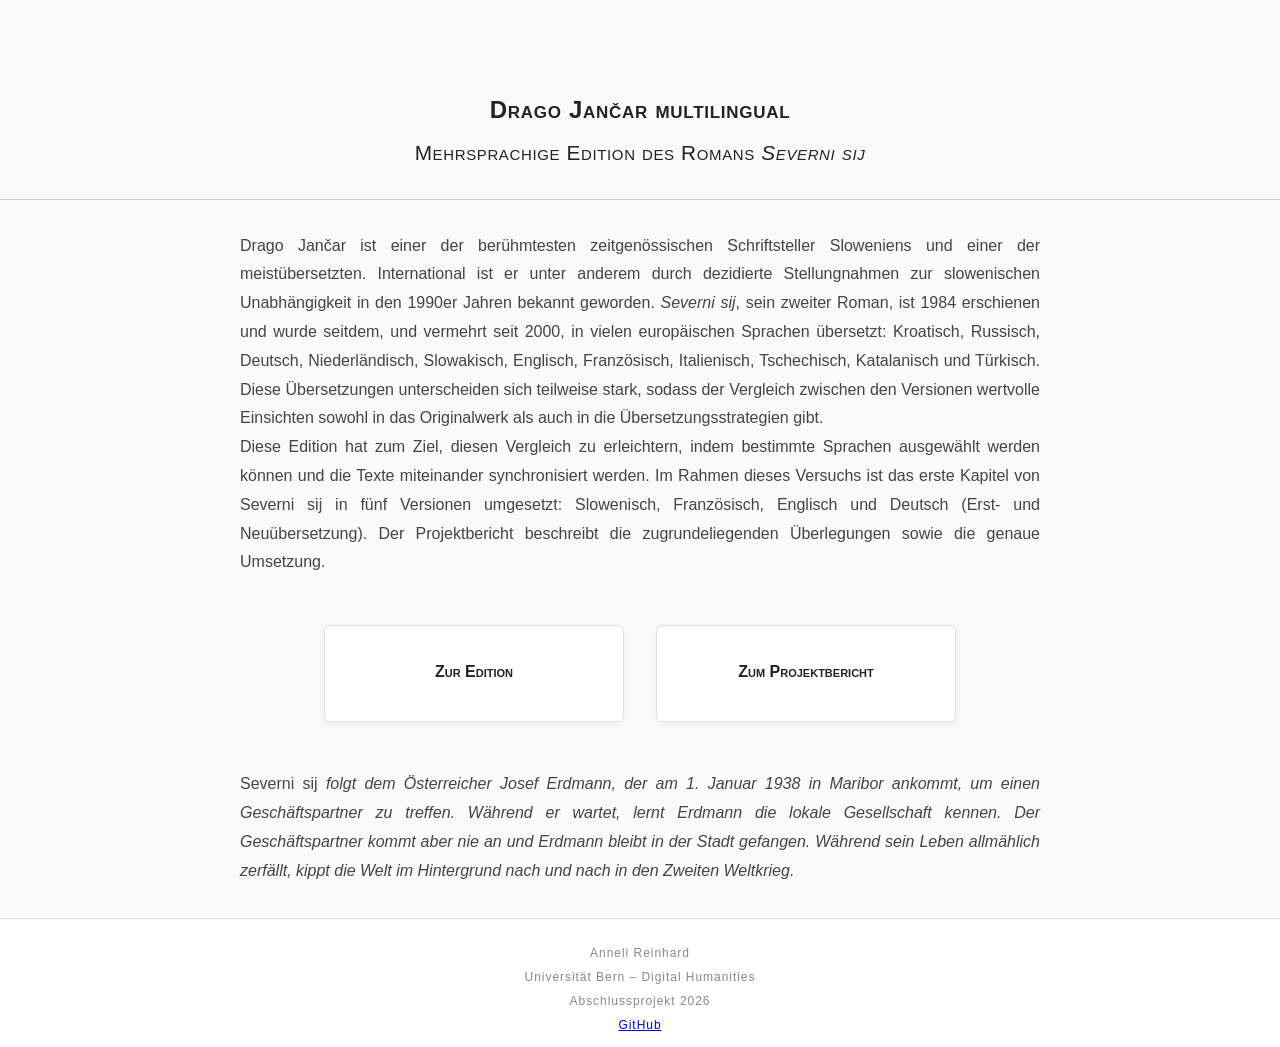
==== commit cea27909: "Update README ; Update Homepage ; Updates layout" ====
--- a/index.html
+++ b/index.html
@@ -1,7 +1,7 @@
 <!DOCTYPE html>
 <html lang="de">
 
-<head> 
+<head>
     <meta charset="UTF-8">
     <title>Drago Jančar multilingual – Willkommen</title>
     <link rel="stylesheet" href="css/home.css">
@@ -15,6 +15,23 @@
     </header>
 
     <main>
+        <div class="page-content">
+            <p>
+                Drago Jančar ist einer der berühmtesten zeitgenössischen Schriftsteller Sloweniens und einer der
+                meistübersetzten. International ist er unter anderem durch dezidierte Stellungnahmen zur slowenischen
+                Unabhängigkeit in den 1990er Jahren bekannt geworden. <em>Severni sij</em>, sein zweiter Roman, ist 1984
+                erschienen und wurde seitdem, und vermehrt seit 2000, in vielen europäischen Sprachen
+                übersetzt: Kroatisch, Russisch, Deutsch, Niederländisch, Slowakisch, Englisch, Französisch, Italienisch,
+                Tschechisch, Katalanisch und Türkisch. Diese Übersetzungen unterscheiden sich teilweise stark, sodass
+                der Vergleich zwischen den Versionen wertvolle Einsichten sowohl in das Originalwerk als auch in die
+                Übersetzungsstrategien gibt. <br>
+                Diese Edition hat zum Ziel, diesen Vergleich zu erleichtern, indem bestimmte Sprachen ausgewählt werden
+                können und die Texte miteinander synchronisiert werden. Im Rahmen dieses Versuchs ist das erste Kapitel
+                von Severni sij in fünf Versionen umgesetzt: Slowenisch, Französisch, Englisch und Deutsch (Erst- und
+                Neuübersetzung). Der Projektbericht beschreibt die zugrundeliegenden Überlegungen sowie die genaue
+                Umsetzung.
+            </p>
+        </div>
 
         <nav id="home-nav">
             <div class="nav-card">
@@ -27,9 +44,14 @@
                 <p> </p> <!-- espace pour une brève description optionnelle-->
             </div>
         </nav>
+
         <div class="page-content">
-            <p> <em>Einleitungstext folgt</em></p>
-        </div>
+            <p>
+                Severni sij <em>folgt dem Österreicher Josef Erdmann, der am 1. Januar 1938 in Maribor
+                ankommt, um einen Geschäftspartner zu treffen. Während er wartet, lernt Erdmann die lokale Gesellschaft
+                kennen. Der Geschäftspartner kommt aber nie an und Erdmann bleibt in der Stadt gefangen. Während sein
+                Leben allmählich zerfällt, kippt die Welt im Hintergrund nach und nach in den Zweiten Weltkrieg.</em>
+            </p>
     </main>
 
     <footer>
--- a/css/home.css
+++ b/css/home.css
@@ -10,6 +10,7 @@
     min-height: 100vh;
     display: flex;
     flex-direction: column;
+    text-align: justify;
 }
 
 main {
@@ -38,7 +39,7 @@
 }
 
 .page-content {
-  max-width: 700px;
+  max-width: 800px;
   margin: 2rem auto;
   padding: 0 1rem;
   line-height: 1.8;
@@ -85,11 +86,11 @@
 footer {
   background-color: #ffffff;
   text-align: center;
-  font-size: 0.7rem;
+  font-size: 0.75rem;
   color: #888;
   font-family: Arial, Helvetica, sans-serif;
   letter-spacing: 0.08em;
-  line-height: 1.6;
+  line-height: 1;
   border-top: 1px solid #ddd;
   padding: 1rem 2rem;
 }
